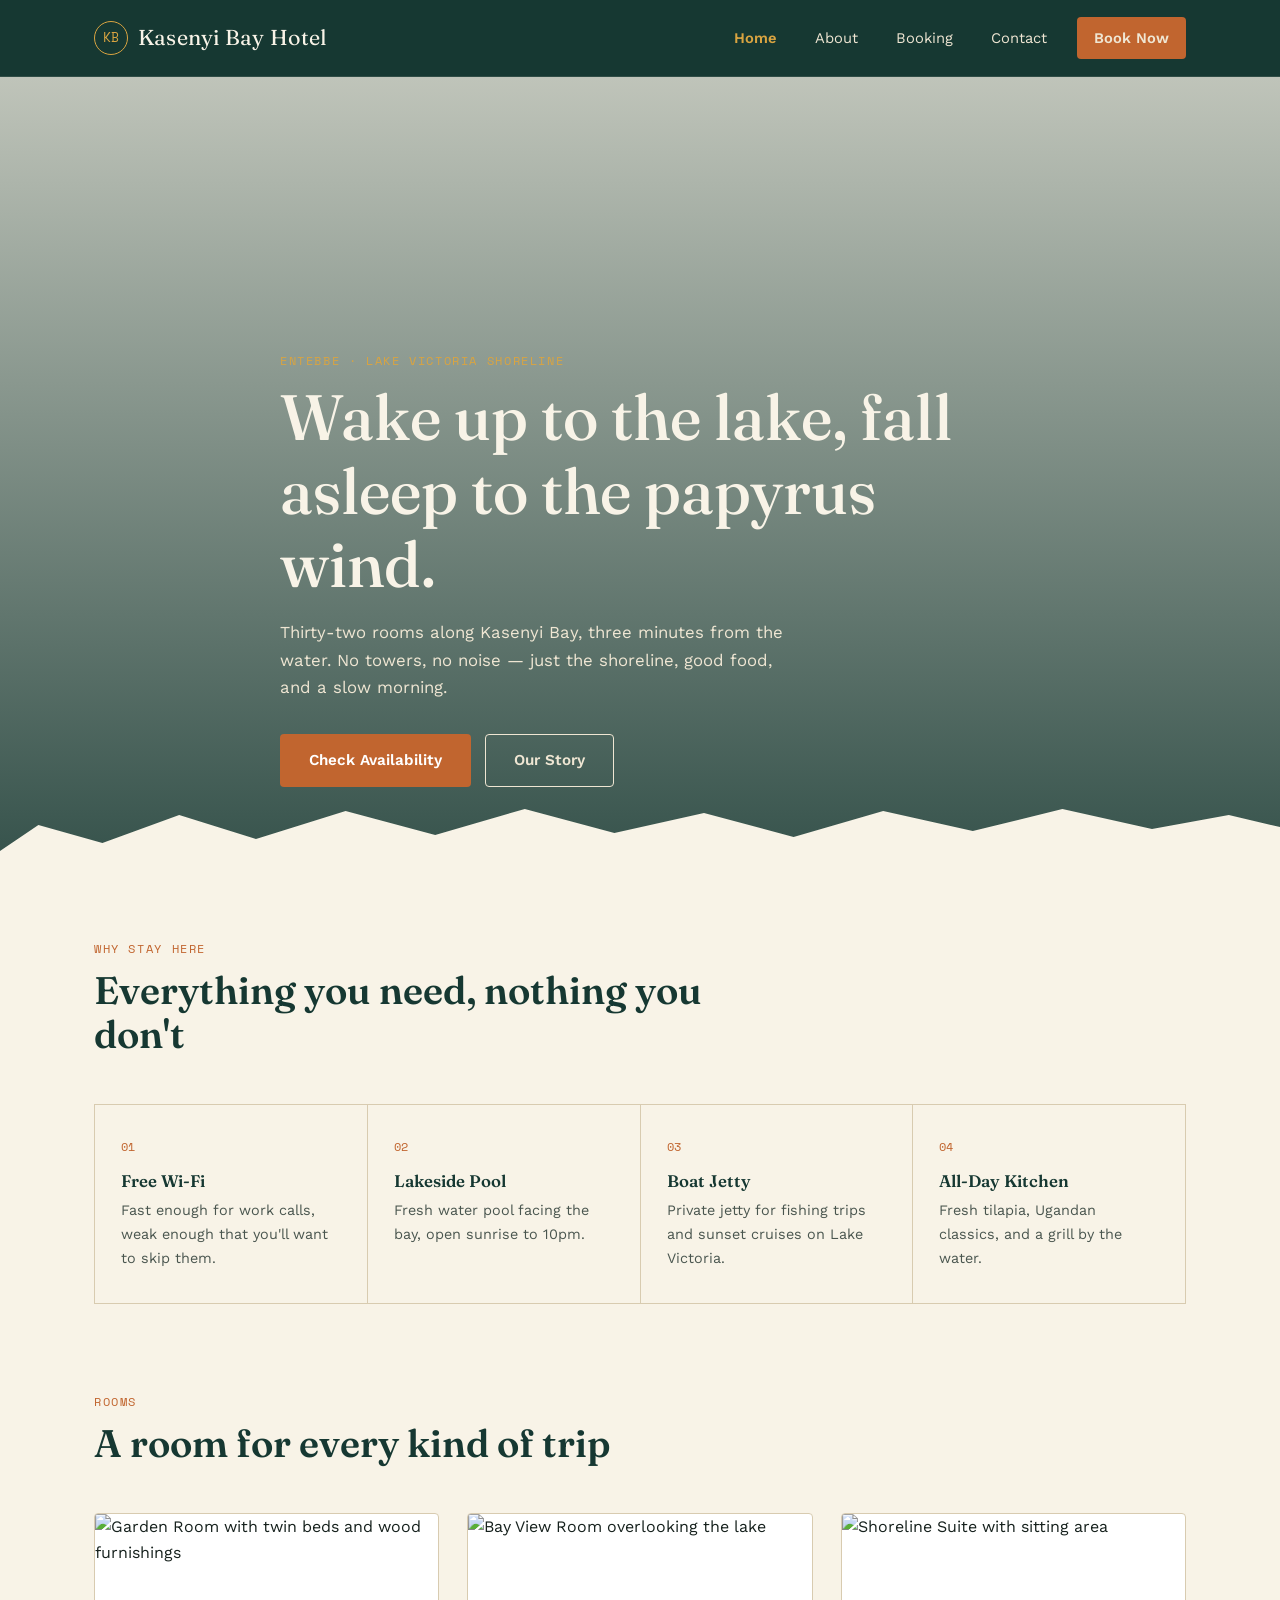
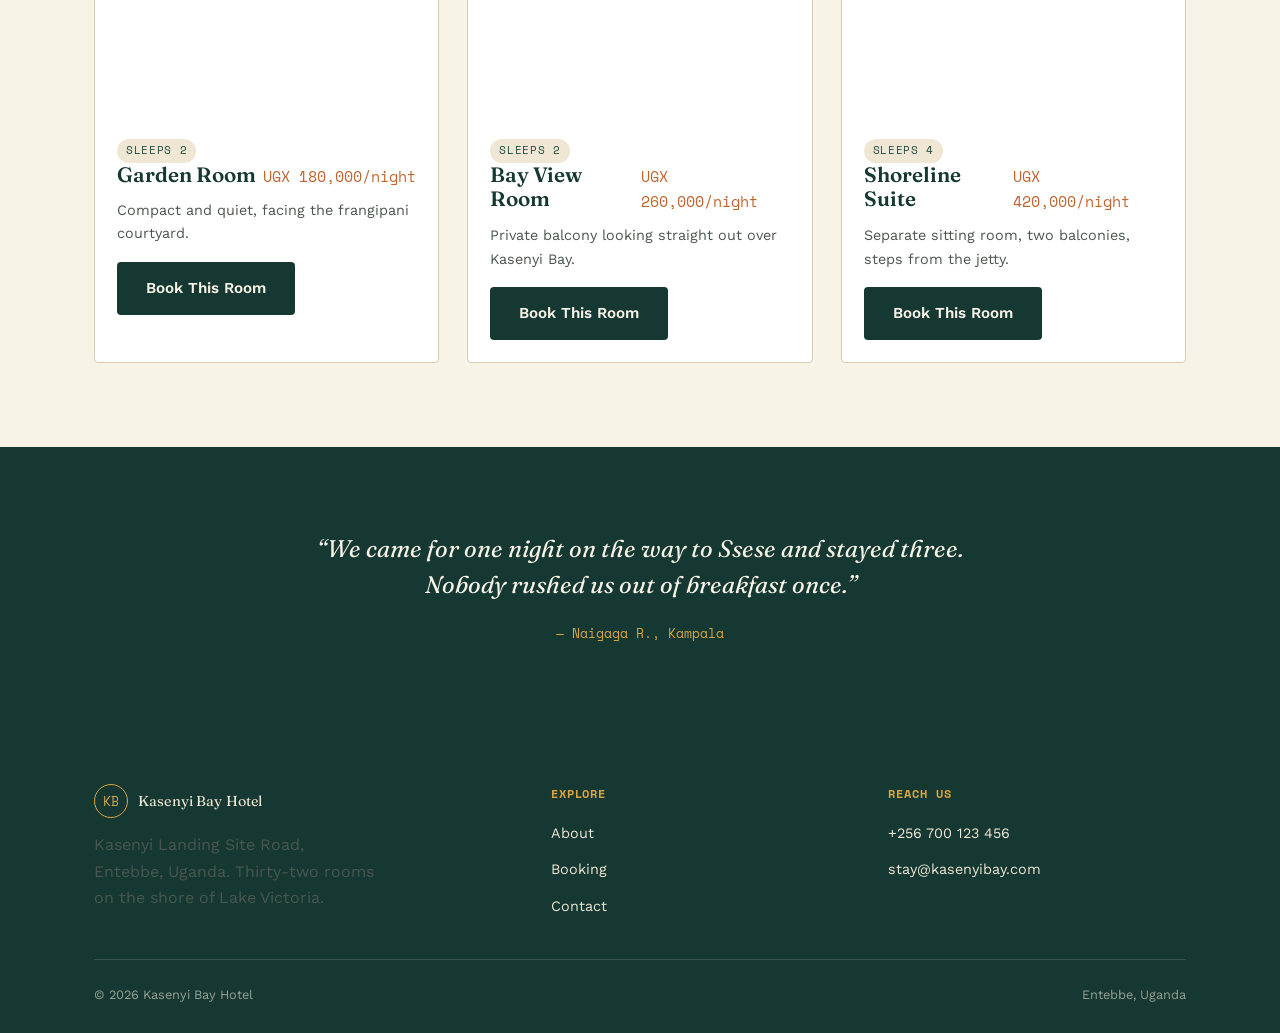
==== index.html @ b404874d "Add files via upload initial upload" ====
<!DOCTYPE html>
<html lang="en">
<head>
<meta charset="UTF-8">
<meta name="viewport" content="width=device-width, initial-scale=1.0">
<title>Kasenyi Bay Hotel — Lakeside Stays on Lake Victoria</title>
<link rel="stylesheet" href="style.css">
</head>
<body>

<header class="site-header">
  <div class="nav-wrap">
    <a href="index.html" class="brand"><span class="mark">KB</span>Kasenyi Bay Hotel</a>
    <button class="nav-toggle" id="navToggle" aria-label="Toggle menu" aria-expanded="false"><span></span></button>
    <ul class="nav-links" id="navLinks">
      <li><a href="index.html" class="current">Home</a></li>
      <li><a href="about.html">About</a></li>
      <li><a href="booking.html">Booking</a></li>
      <li><a href="contact.html">Contact</a></li>
      <li class="nav-cta"><a href="booking.html" class="btn btn-copper">Book Now</a></li>
    </ul>
  </div>
</header>

<section class="hero">
  <div class="hero-inner">
    <span class="eyebrow hero-eyebrow">Entebbe · Lake Victoria Shoreline</span>
    <h1>Wake up to the lake, fall asleep to the papyrus wind.</h1>
    <p class="lead">Thirty-two rooms along Kasenyi Bay, three minutes from the water. No towers, no noise — just the shoreline, good food, and a slow morning.</p>
    <div class="hero-actions">
      <a href="booking.html" class="btn btn-copper">Check Availability</a>
      <a href="about.html" class="btn btn-outline">Our Story</a>
    </div>
  </div>
</section>

<section class="section">
  <div class="container">
    <div class="section-head">
      <span class="eyebrow">Why stay here</span>
      <h2>Everything you need, nothing you don't</h2>
    </div>
  </div>
  <div class="container">
    <div class="feature-grid reveal">
      <div class="feature">
        <div class="num">01</div>
        <h3>Free Wi-Fi</h3>
        <p>Fast enough for work calls, weak enough that you'll want to skip them.</p>
      </div>
      <div class="feature">
        <div class="num">02</div>
        <h3>Lakeside Pool</h3>
        <p>Fresh water pool facing the bay, open sunrise to 10pm.</p>
      </div>
      <div class="feature">
        <div class="num">03</div>
        <h3>Boat Jetty</h3>
        <p>Private jetty for fishing trips and sunset cruises on Lake Victoria.</p>
      </div>
      <div class="feature">
        <div class="num">04</div>
        <h3>All-Day Kitchen</h3>
        <p>Fresh tilapia, Ugandan classics, and a grill by the water.</p>
      </div>
    </div>
  </div>
</section>

<section class="section" style="padding-top:0;">
  <div class="container">
    <div class="section-head">
      <span class="eyebrow">Rooms</span>
      <h2>A room for every kind of trip</h2>
    </div>
    <div class="room-grid">
      <div class="room-card">
        <div class="photo"><img src="https://images.unsplash.com/photo-1611892440504-42a792e24d32?w=700&q=80&auto=format&fit=crop" alt="Garden Room with twin beds and wood furnishings"></div>
        <div class="body">
          <span class="tag">Sleeps 2</span>
          <div class="row">
            <h3>Garden Room</h3>
            <span class="price">UGX 180,000/night</span>
          </div>
          <p>Compact and quiet, facing the frangipani courtyard.</p>
          <a href="booking.html" class="btn btn-teal">Book This Room</a>
        </div>
      </div>
      <div class="room-card">
        <div class="photo"><img src="https://images.unsplash.com/photo-1590490360182-c33d57733427?w=700&q=80&auto=format&fit=crop" alt="Bay View Room overlooking the lake"></div>
        <div class="body">
          <span class="tag">Sleeps 2</span>
          <div class="row">
            <h3>Bay View Room</h3>
            <span class="price">UGX 260,000/night</span>
          </div>
          <p>Private balcony looking straight out over Kasenyi Bay.</p>
          <a href="booking.html" class="btn btn-teal">Book This Room</a>
        </div>
      </div>
      <div class="room-card">
        <div class="photo"><img src="https://images.unsplash.com/photo-1591088398332-8a7791972843?w=700&q=80&auto=format&fit=crop" alt="Shoreline Suite with sitting area"></div>
        <div class="body">
          <span class="tag">Sleeps 4</span>
          <div class="row">
            <h3>Shoreline Suite</h3>
            <span class="price">UGX 420,000/night</span>
          </div>
          <p>Separate sitting room, two balconies, steps from the jetty.</p>
          <a href="booking.html" class="btn btn-teal">Book This Room</a>
        </div>
      </div>
    </div>
  </div>
</section>

<section class="section section-teal">
  <div class="container">
    <div class="testimonial">
      <q>We came for one night on the way to Ssese and stayed three. Nobody rushed us out of breakfast once.</q>
      <cite>— Naigaga R., Kampala</cite>
    </div>
  </div>
</section>

<footer class="site-footer">
  <div class="container">
    <div class="footer-grid">
      <div>
        <a href="index.html" class="brand" style="margin-bottom:14px;"><span class="mark">KB</span>Kasenyi Bay Hotel</a>
        <p style="max-width:280px;">Kasenyi Landing Site Road, Entebbe, Uganda. Thirty-two rooms on the shore of Lake Victoria.</p>
      </div>
      <div>
        <h4>Explore</h4>
        <ul>
          <li><a href="about.html">About</a></li>
          <li><a href="booking.html">Booking</a></li>
          <li><a href="contact.html">Contact</a></li>
        </ul>
      </div>
      <div>
        <h4>Reach Us</h4>
        <ul>
          <li><a href="tel:+256700123456">+256 700 123 456</a></li>
          <li><a href="mailto:stay@kasenyibay.com">stay@kasenyibay.com</a></li>
        </ul>
      </div>
    </div>
    <div class="footer-bottom">
      <span>&copy; 2026 Kasenyi Bay Hotel</span>
      <span>Entebbe, Uganda</span>
    </div>
  </div>
</footer>

<script src="script.js"></script>
</body>
</html>
---- style.css ----
/* ============================================================
   KASENYI BAY HOTEL — shared stylesheet
   Design tokens
   ============================================================ */
@import url('https://fonts.googleapis.com/css2?family=Fraunces:ital,opsz,wght@0,9..144,400;0,9..144,600;1,9..144,500&family=Work+Sans:wght@400;500;600&family=Space+Mono:wght@400;700&display=swap');

:root {
  --teal-deep:   #163832;
  --teal-mid:    #1f4d44;
  --sand:        #efe6d3;
  --sand-light:  #f8f3e7;
  --copper:      #c1652f;
  --copper-dark: #9c4e23;
  --gold:        #d9a441;
  --ink:         #16211d;
  --ink-soft:    #4a564f;
  --line:        #d8cbb0;
  --shadow:      rgba(22, 56, 50, .18);

  --ff-display: 'Fraunces', Georgia, serif;
  --ff-body:    'Work Sans', Arial, sans-serif;
  --ff-mono:    'Space Mono', monospace;

  --r: 4px;
}

* , *::before, *::after { box-sizing: border-box; margin: 0; padding: 0; }
html { scroll-behavior: smooth; }
body {
  font-family: var(--ff-body);
  color: var(--ink);
  background: var(--sand-light);
  line-height: 1.65;
  -webkit-font-smoothing: antialiased;
}
img { max-width: 100%; display: block; }
a { color: inherit; }
:focus-visible { outline: 2px solid var(--copper); outline-offset: 3px; }

.container { max-width: 1140px; margin: 0 auto; padding: 0 24px; }

/* ── Eyebrow / labels ── */
.eyebrow {
  font-family: var(--ff-mono);
  font-size: .72rem;
  letter-spacing: .14em;
  text-transform: uppercase;
  color: var(--copper);
  display: inline-block;
  margin-bottom: 10px;
}

h1, h2, h3 { font-family: var(--ff-display); color: var(--teal-deep); line-height: 1.15; font-weight: 600; }
h2 { font-size: clamp(1.8rem, 3vw, 2.6rem); }
h3 { font-size: 1.3rem; }
p  { color: var(--ink-soft); }

.btn {
  display: inline-block;
  font-family: var(--ff-body);
  font-weight: 600;
  font-size: .95rem;
  padding: 13px 28px;
  border-radius: var(--r);
  border: 1.5px solid transparent;
  cursor: pointer;
  text-decoration: none;
  transition: all .2s ease;
}
.btn-copper { background: var(--copper); color: #fff; }
.btn-copper:hover { background: var(--copper-dark); transform: translateY(-1px); }
.btn-outline { background: transparent; border-color: var(--sand); color: var(--sand); }
.btn-outline:hover { background: var(--sand); color: var(--teal-deep); }
.btn-teal { background: var(--teal-deep); color: var(--sand-light); }
.btn-teal:hover { background: var(--teal-mid); }

/* ============================================================
   HEADER / NAV
   ============================================================ */
.site-header {
  position: sticky; top: 0; z-index: 500;
  background: var(--teal-deep);
  border-bottom: 1px solid rgba(239,230,211,.12);
}
.nav-wrap {
  max-width: 1140px; margin: 0 auto; padding: 0 24px;
  display: flex; align-items: center; justify-content: space-between;
  height: 76px;
}
.brand {
  font-family: var(--ff-display);
  font-size: 1.35rem;
  color: var(--sand-light);
  letter-spacing: .01em;
  text-decoration: none;
  display: flex; align-items: center; gap: 10px;
}
.brand .mark {
  width: 34px; height: 34px;
  border: 1.5px solid var(--gold);
  border-radius: 50%;
  display: flex; align-items: center; justify-content: center;
  font-family: var(--ff-mono); font-size: .8rem; color: var(--gold);
}
.nav-links {
  list-style: none;
  display: flex; gap: 6px;
  align-items: center;
}
.nav-links a {
  text-decoration: none;
  color: var(--sand);
  font-size: .92rem;
  padding: 8px 16px;
  border-radius: var(--r);
  transition: background .15s, color .15s;
}
.nav-links a:hover { background: rgba(239,230,211,.08); color: #fff; }
.nav-links a.current { color: var(--gold); font-weight: 600; }
.nav-cta { margin-left: 8px; }

.nav-toggle {
  display: none;
  background: none; border: none;
  width: 30px; height: 22px;
  position: relative; cursor: pointer;
  padding: 0;
}
.nav-toggle span, .nav-toggle span::before, .nav-toggle span::after {
  content: ''; display: block;
  position: absolute; left: 0;
  width: 100%; height: 2px;
  background: var(--sand-light);
  transition: transform .25s ease, opacity .2s ease;
}
.nav-toggle span { top: 10px; }
.nav-toggle span::before { top: -8px; }
.nav-toggle span::after  { top: 8px; }
.nav-toggle.open span { background: transparent; }
.nav-toggle.open span::before { transform: translateY(8px) rotate(45deg); }
.nav-toggle.open span::after  { transform: translateY(-8px) rotate(-45deg); }

/* ============================================================
   HERO
   ============================================================ */
.hero {
  position: relative;
  min-height: 86vh;
  display: flex; align-items: flex-end;
  background: linear-gradient(180deg, rgba(22,56,50,.25) 0%, rgba(22,56,50,.85) 100%),
              url('https://images.unsplash.com/photo-1602002418082-a4443e081dd1?w=1600&q=80&auto=format&fit=crop') center/cover;
  padding: 80px 0 64px;
  overflow: hidden;
}
.hero::after {
  content: '';
  position: absolute; left: 0; right: 0; bottom: 0;
  height: 46px;
  background: var(--sand-light);
  clip-path: polygon(0 46px, 3% 20px, 8% 38px, 14% 10px, 20% 34px, 27% 6px, 34% 30px, 41% 4px, 48% 28px, 55% 8px, 62% 32px, 69% 6px, 76% 26px, 83% 4px, 90% 24px, 96% 10px, 100% 22px, 100% 46px);
}
.hero-inner { max-width: 1140px; margin: 0 auto; padding: 0 24px; position: relative; z-index: 2; }
.hero h1 {
  color: var(--sand-light);
  font-size: clamp(2.4rem, 5vw, 4rem);
  max-width: 720px;
  font-weight: 500;
}
.hero p.lead {
  color: var(--sand);
  max-width: 520px;
  margin-top: 18px;
  font-size: 1.05rem;
}
.hero-actions { display: flex; gap: 14px; margin-top: 32px; flex-wrap: wrap; }
.hero-eyebrow { color: var(--gold); }

/* ============================================================
   SECTIONS (generic)
   ============================================================ */
.section { padding: 84px 0; }
.section-tight { padding: 56px 0; }
.section-teal { background: var(--teal-deep); color: var(--sand-light); }
.section-teal h2, .section-teal h3 { color: var(--sand-light); }
.section-teal p { color: var(--sand); }
.section-head { max-width: 620px; margin-bottom: 48px; }
.section-head.center { margin-left: auto; margin-right: auto; text-align: center; }

/* ── Feature grid ── */
.feature-grid {
  display: grid;
  grid-template-columns: repeat(4, 1fr);
  gap: 1px;
  background: var(--line);
  border: 1px solid var(--line);
}
.feature {
  background: var(--sand-light);
  padding: 32px 26px;
}
.feature .num { font-family: var(--ff-mono); font-size: .78rem; color: var(--copper); }
.feature h3 { margin-top: 14px; font-size: 1.05rem; }
.feature p { margin-top: 8px; font-size: .9rem; }

/* ── Room cards ── */
.room-grid {
  display: grid;
  grid-template-columns: repeat(3, 1fr);
  gap: 28px;
}
.room-card {
  background: #fff;
  border: 1px solid var(--line);
  border-radius: var(--r);
  overflow: hidden;
  transition: box-shadow .2s ease, transform .2s ease;
}
.room-card:hover { box-shadow: 0 16px 32px var(--shadow); transform: translateY(-3px); }
.room-card .photo { height: 200px; overflow: hidden; }
.room-card .photo img { width: 100%; height: 100%; object-fit: cover; }
.room-card .body { padding: 22px; }
.room-card .row { display: flex; justify-content: space-between; align-items: baseline; margin-bottom: 6px; }
.room-card .price { font-family: var(--ff-mono); color: var(--copper); font-size: .95rem; }
.room-card p { font-size: .9rem; margin: 10px 0 16px; }
.room-card .tag {
  display: inline-block;
  font-family: var(--ff-mono); font-size: .68rem; letter-spacing: .06em;
  color: var(--teal-mid); background: var(--sand);
  padding: 3px 9px; border-radius: 20px; margin-right: 6px;
  text-transform: uppercase;
}
.room-filters { display: flex; gap: 10px; margin-bottom: 32px; flex-wrap: wrap; }
.filter-btn {
  font-family: var(--ff-mono); font-size: .78rem; text-transform: uppercase; letter-spacing: .04em;
  background: transparent; border: 1.5px solid var(--line);
  padding: 8px 18px; border-radius: 30px; cursor: pointer;
  color: var(--ink-soft); transition: all .15s;
}
.filter-btn:hover { border-color: var(--copper); color: var(--copper); }
.filter-btn.active { background: var(--teal-deep); border-color: var(--teal-deep); color: var(--sand-light); }
.room-card.hidden { display: none; }

/* ── Testimonial ── */
.testimonial {
  max-width: 680px; margin: 0 auto; text-align: center;
}
.testimonial q {
  font-family: var(--ff-display); font-style: italic; font-size: 1.5rem;
  color: var(--sand-light); display: block; line-height: 1.5;
}
.testimonial cite { display: block; margin-top: 20px; font-family: var(--ff-mono); font-size: .8rem; color: var(--gold); font-style: normal; }

/* ── Amenities list (about page) ── */
.amenity-list { list-style: none; display: grid; grid-template-columns: repeat(2, 1fr); gap: 14px 32px; }
.amenity-list li {
  display: flex; align-items: baseline; gap: 12px;
  padding: 14px 0; border-bottom: 1px solid var(--line);
  font-size: .95rem;
}
.amenity-list li::before {
  content: '—'; color: var(--copper); font-family: var(--ff-mono);
}

/* ── Two column split ── */
.split {
  display: grid; grid-template-columns: 1fr 1fr; gap: 56px; align-items: center;
}
.split img { border-radius: var(--r); }

/* ============================================================
   FORMS
   ============================================================ */
.form-card {
  background: #fff;
  border: 1px solid var(--line);
  border-radius: var(--r);
  padding: 40px;
  box-shadow: 0 20px 50px var(--shadow);
}
.form-grid { display: grid; grid-template-columns: 1fr 1fr; gap: 20px; }
.field { margin-bottom: 20px; display: flex; flex-direction: column; gap: 6px; }
.field.full { grid-column: 1 / -1; }
.field label {
  font-family: var(--ff-mono); font-size: .72rem; text-transform: uppercase;
  letter-spacing: .06em; color: var(--ink-soft);
}
input, select, textarea {
  font-family: var(--ff-body); font-size: .95rem;
  padding: 12px 14px;
  border: 1.5px solid var(--line);
  border-radius: var(--r);
  background: var(--sand-light);
  color: var(--ink);
}
input:focus, select:focus, textarea:focus { outline: none; border-color: var(--copper); background: #fff; }
textarea { resize: vertical; min-height: 110px; }
.field-error {
  font-size: .8rem; color: var(--copper-dark); font-family: var(--ff-mono);
  min-height: 1.1em; margin-top: 2px;
}
.field.has-error input, .field.has-error select { border-color: var(--copper-dark); }

.price-summary {
  background: var(--sand);
  border-radius: var(--r);
  padding: 22px 24px;
  margin: 28px 0;
  display: flex; justify-content: space-between; align-items: center;
  flex-wrap: wrap; gap: 10px;
}
.price-summary .label { font-family: var(--ff-mono); font-size: .78rem; text-transform: uppercase; letter-spacing: .05em; color: var(--ink-soft); }
.price-summary .amount { font-family: var(--ff-display); font-size: 1.9rem; color: var(--teal-deep); }
.price-summary .sub { font-size: .8rem; color: var(--ink-soft); }

.form-note {
  font-family: var(--ff-mono); font-size: .78rem; color: var(--ink-soft);
  padding: 12px 16px; border-left: 2px solid var(--copper); background: var(--sand);
  margin-bottom: 24px; display: none;
}
.form-note.show { display: block; }
.form-note.success { border-color: var(--teal-mid); color: var(--teal-deep); }

@media (max-width: 720px) {
  .form-grid, .split, .amenity-list { grid-template-columns: 1fr; }
  .feature-grid { grid-template-columns: 1fr 1fr; }
  .room-grid { grid-template-columns: 1fr; }
}

/* ============================================================
   CONTACT
   ============================================================ */
.contact-grid { display: grid; grid-template-columns: .8fr 1.2fr; gap: 48px; }
.info-block { display: flex; flex-direction: column; gap: 26px; }
.info-item .eyebrow { margin-bottom: 4px; }
.info-item p { font-size: .95rem; }
@media (max-width: 720px) { .contact-grid { grid-template-columns: 1fr; } }

/* ============================================================
   FOOTER
   ============================================================ */
.site-footer {
  background: var(--teal-deep);
  color: var(--sand);
  padding: 56px 0 28px;
}
.footer-grid {
  display: grid; grid-template-columns: 1.4fr 1fr 1fr;
  gap: 40px; padding-bottom: 40px;
  border-bottom: 1px solid rgba(239,230,211,.15);
}
.footer-grid h4 {
  font-family: var(--ff-mono); font-size: .74rem; text-transform: uppercase;
  letter-spacing: .08em; color: var(--gold); margin-bottom: 16px;
}
.footer-grid ul { list-style: none; display: flex; flex-direction: column; gap: 10px; }
.footer-grid a { text-decoration: none; color: var(--sand); font-size: .9rem; }
.footer-grid a:hover { color: #fff; }
.footer-bottom {
  display: flex; justify-content: space-between; align-items: center;
  padding-top: 24px; font-size: .8rem; color: rgba(239,230,211,.6);
  flex-wrap: wrap; gap: 10px;
}

/* ── mobile nav ── */
@media (max-width: 860px) {
  .nav-toggle { display: block; }
  .nav-links {
    position: absolute; top: 76px; left: 0; right: 0;
    background: var(--teal-deep);
    flex-direction: column; align-items: stretch;
    padding: 8px 24px 20px;
    display: none;
    border-top: 1px solid rgba(239,230,211,.1);
  }
  .nav-links.open { display: flex; }
  .nav-links a { padding: 12px 4px; }
  .nav-cta { margin-left: 0; margin-top: 8px; }
  .feature-grid { grid-template-columns: 1fr; }
}

/* fade-in on scroll */
.reveal { opacity: 0; transform: translateY(18px); transition: opacity .6s ease, transform .6s ease; }
.reveal.in { opacity: 1; transform: translateY(0); }
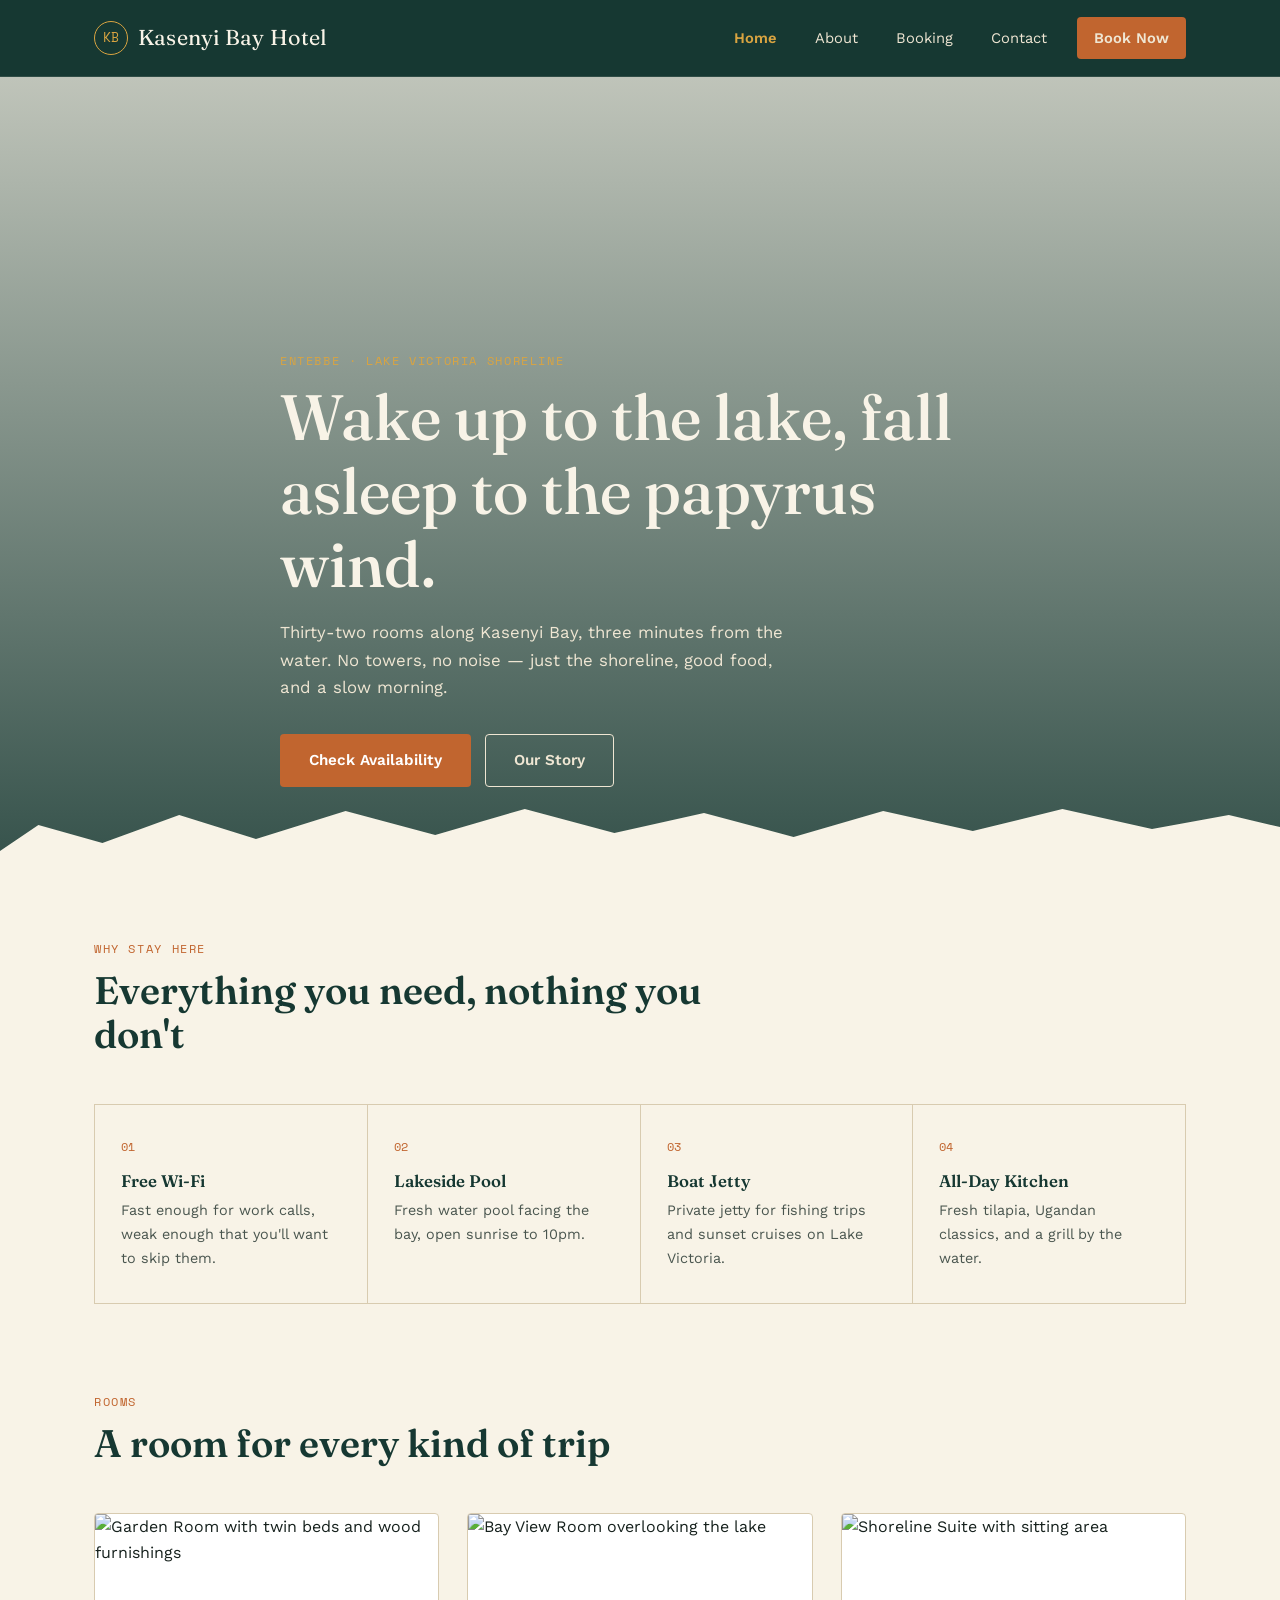
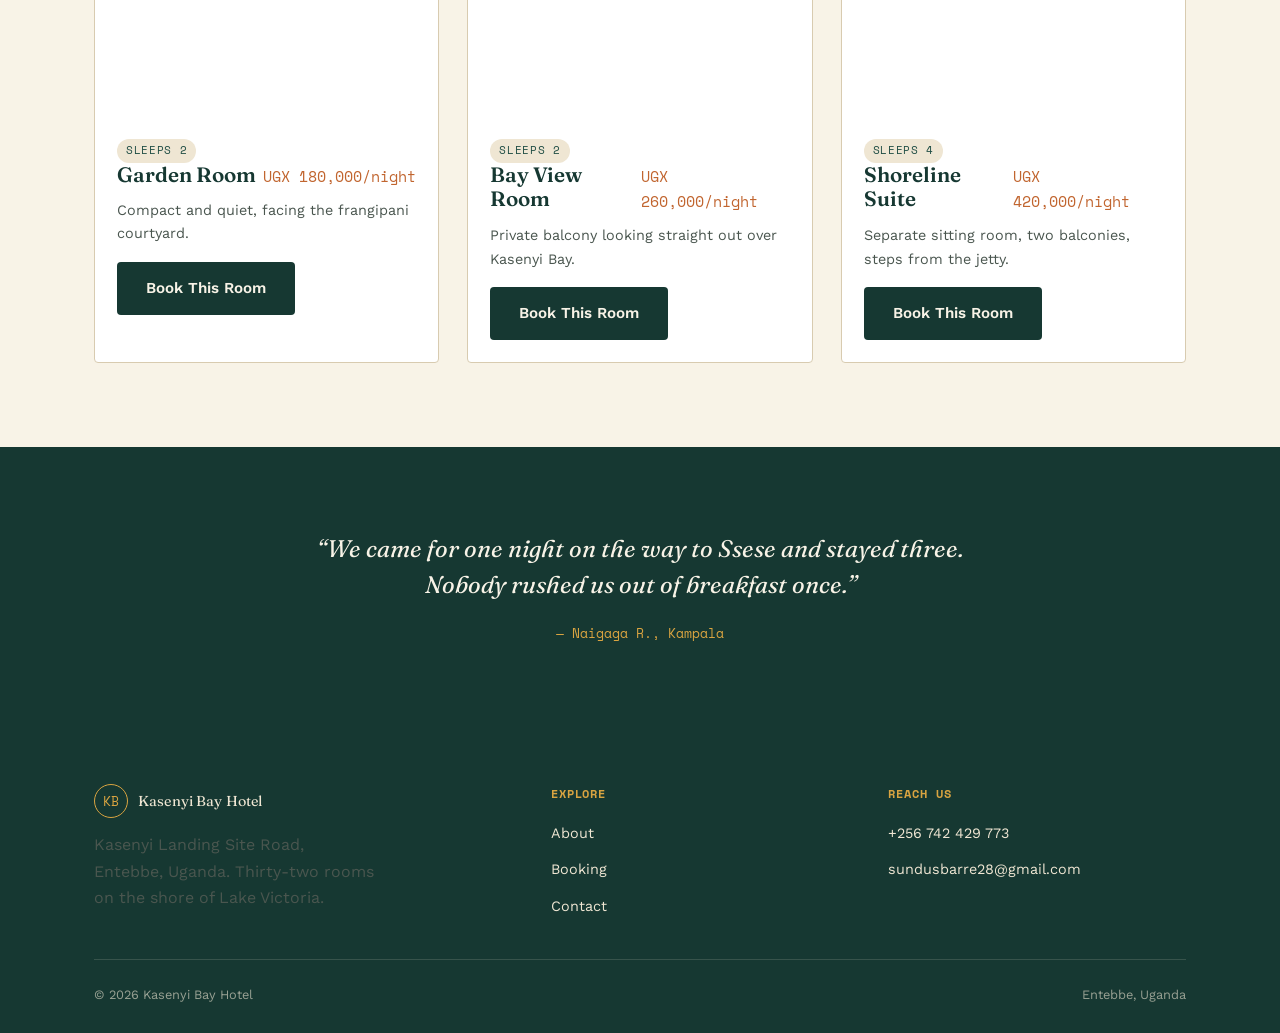
==== commit fbf469aa: "Update contact phone and email" ====
--- a/index.html
+++ b/index.html
@@ -141,8 +141,8 @@
       <div>
         <h4>Reach Us</h4>
         <ul>
-          <li><a href="tel:+256700123456">+256 700 123 456</a></li>
-          <li><a href="mailto:stay@kasenyibay.com">stay@kasenyibay.com</a></li>
+          <li><a href="tel:+256742429773">+256 742 429 773</a></li>
+          <li><a href="mailto:sundusbarre28@gmail.com">sundusbarre28@gmail.com</a></li>
         </ul>
       </div>
     </div>
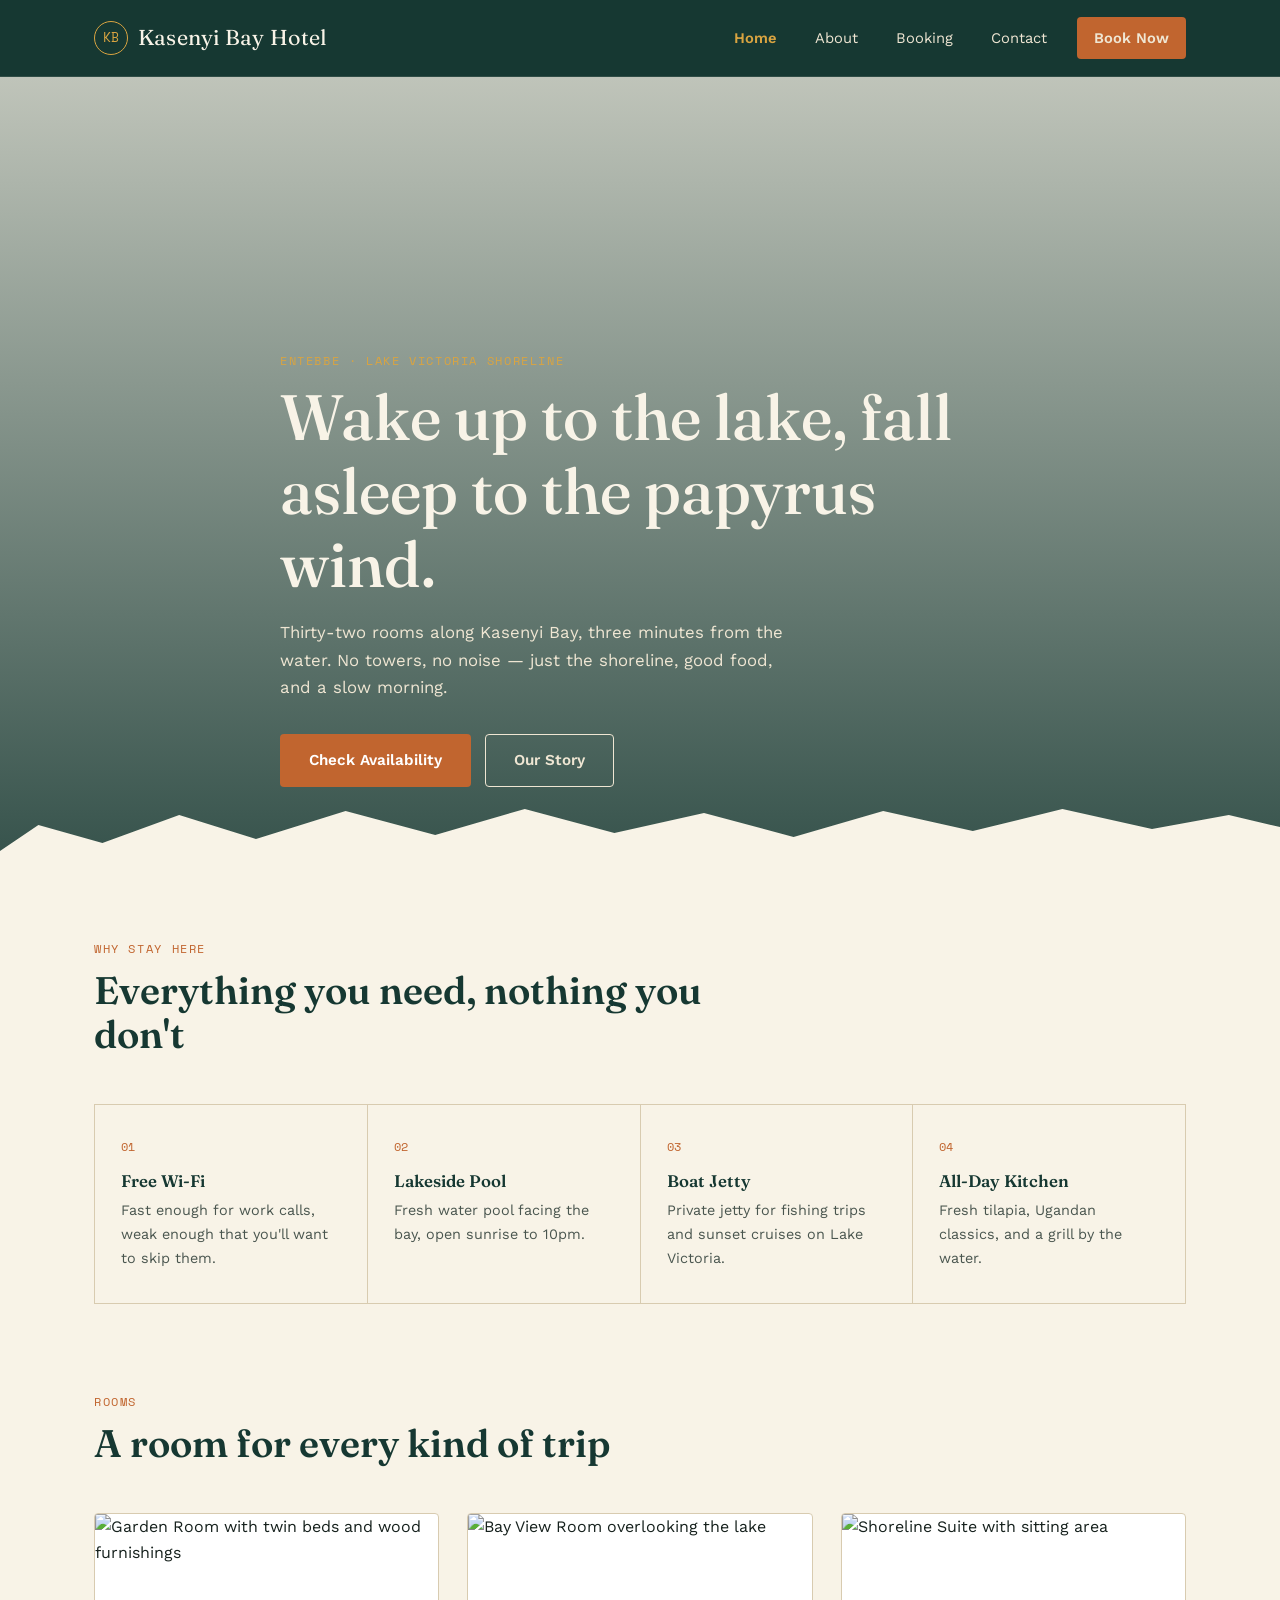
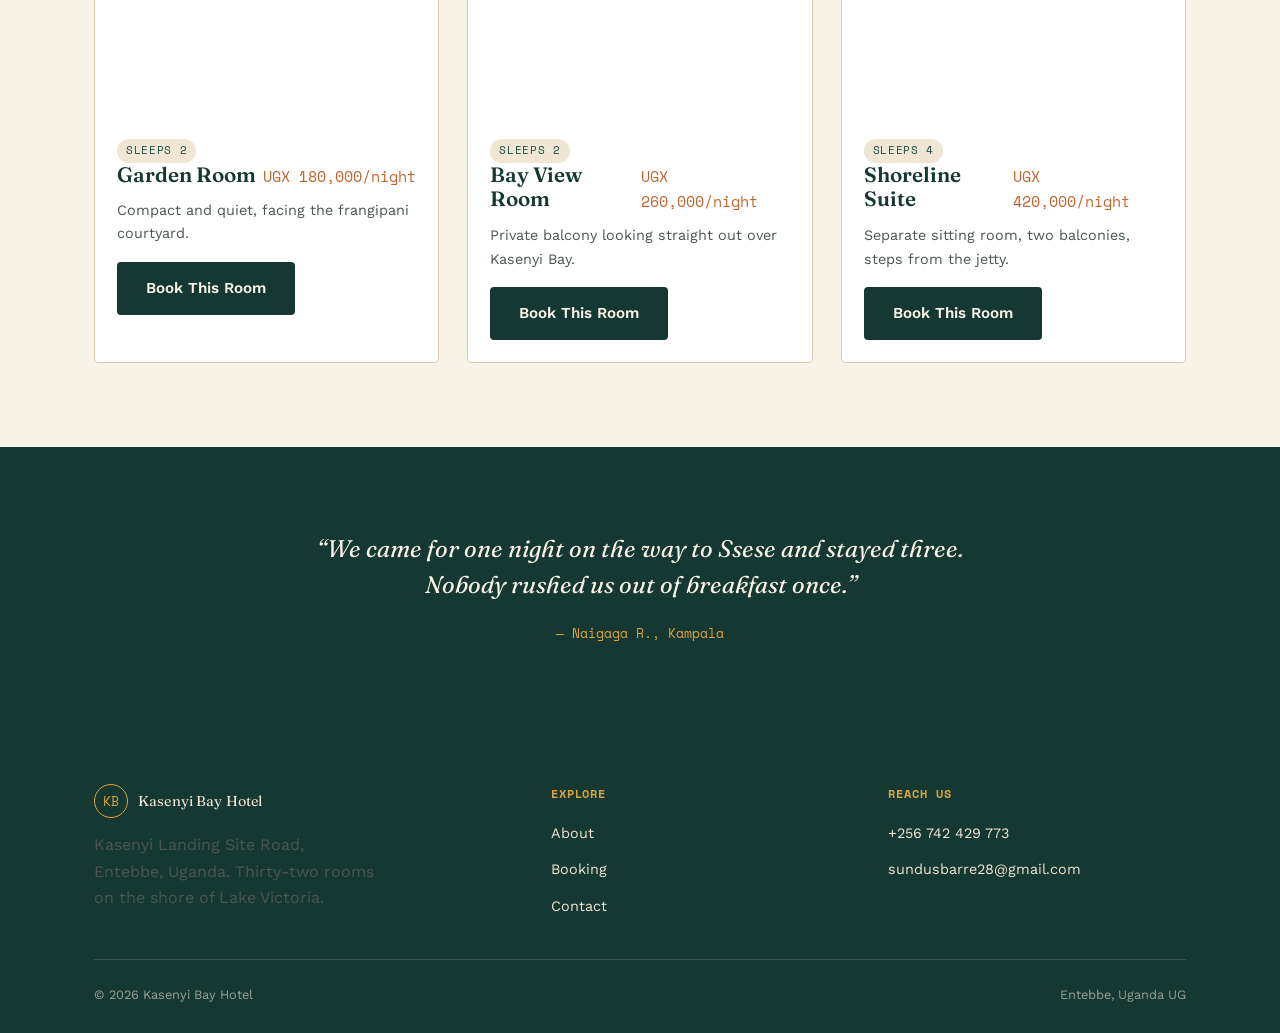
==== commit 212bc92d: "Test PR: update footer" ====
--- a/index.html
+++ b/index.html
@@ -148,7 +148,7 @@
     </div>
     <div class="footer-bottom">
       <span>&copy; 2026 Kasenyi Bay Hotel</span>
-      <span>Entebbe, Uganda</span>
+      <span>Entebbe, Uganda UG</span>
     </div>
   </div>
 </footer>
